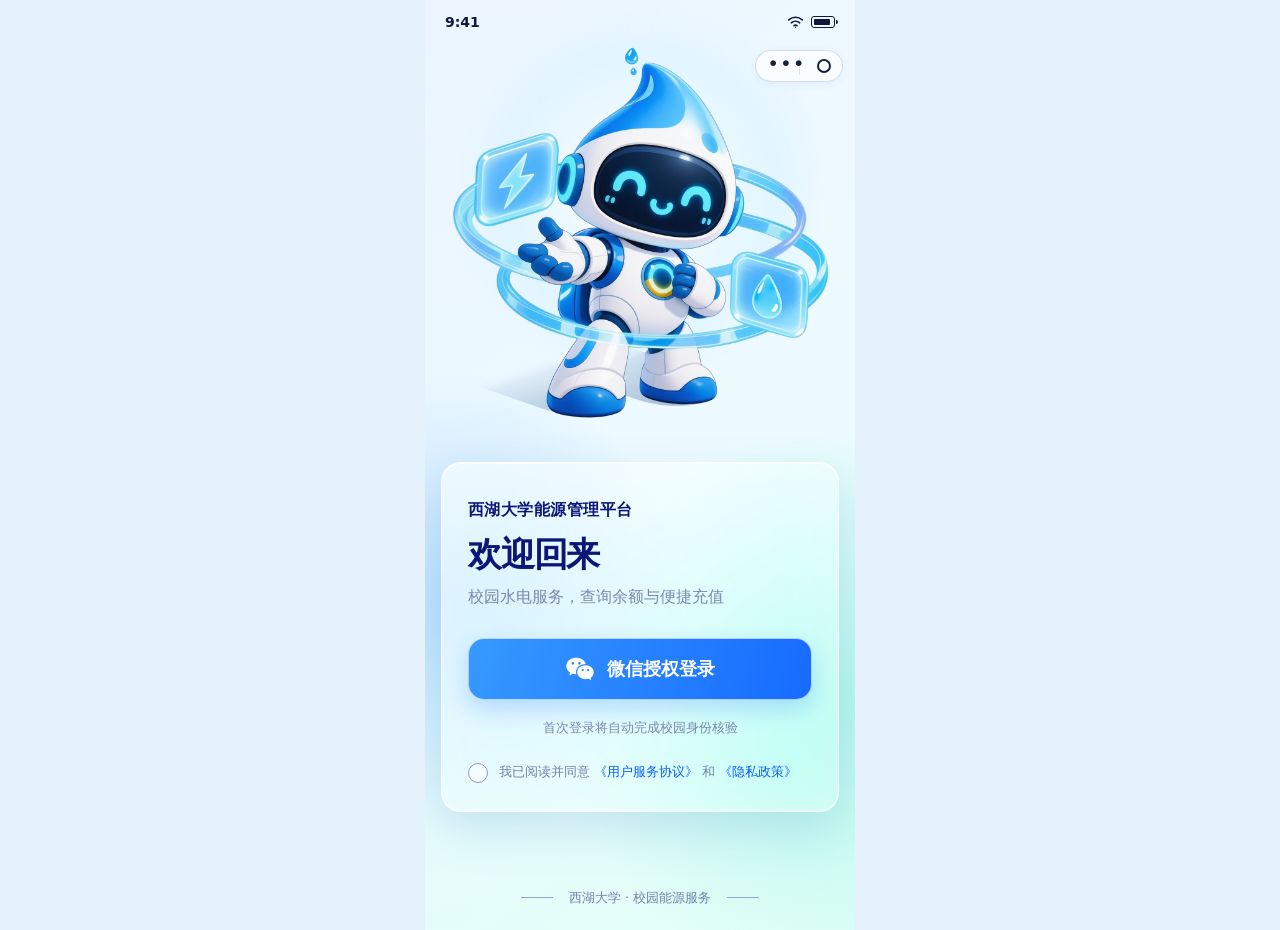
==== login.html @ 60101723 "Publish interactive energy recharge prototype" ====
<!doctype html>
<html lang="zh-CN">
<head>
  <meta charset="UTF-8">
  <meta name="viewport" content="width=device-width,initial-scale=1,viewport-fit=cover">
  <title>登录｜西湖大学能源管理平台</title>
  <style>
    :root{--blue:#176bff;--blue-dark:#0a1776;--muted:#7b88ad;--glass:rgba(255,255,255,.43);--radius:20px;--shadow:0 18px 48px rgba(37,112,190,.16),inset 0 1px 0 rgba(255,255,255,.92),inset 0 -1px 0 rgba(255,255,255,.28);--font-family-sans:Inter,"PingFang SC","Microsoft YaHei",system-ui,sans-serif;--font-heading:34px/1.25 var(--font-family-sans);--font-title:20px/1.4 var(--font-family-sans);--font-body:16px/1.625 var(--font-family-sans);--font-label:500 13px/1.55 var(--font-family-sans);--font-caption:12px/1.5 var(--font-family-sans)}
    *{box-sizing:border-box}
    html{background:#e5f2fb}
    body{margin:0;color:var(--blue-dark);font-family:var(--font-family-sans);-webkit-font-smoothing:antialiased}
    button,a{font:inherit}button{cursor:pointer}button:focus-visible,a:focus-visible,input:focus-visible+label{outline:3px solid rgba(23,107,255,.26);outline-offset:3px}
    .app{position:relative;width:min(100%,430px);min-height:930px;height:auto;margin:auto;overflow:hidden;background:radial-gradient(circle at 7% 65%,rgba(87,169,255,.34),transparent 32%),radial-gradient(circle at 96% 76%,rgba(72,236,204,.34),transparent 34%),linear-gradient(145deg,#eaf4ff 0%,#edfaff 46%,#e8fff9 100%);padding:462px 16px 22px;display:flex;flex-direction:column}
    .app::before{content:"";position:absolute;width:360px;height:360px;top:12px;left:50%;transform:translateX(-50%);border-radius:50%;background:radial-gradient(circle,rgba(255,255,255,.92),rgba(205,240,255,.38) 54%,transparent 72%);filter:blur(8px);pointer-events:none}
    .app::after{content:"";position:absolute;inset:0;pointer-events:none;background:linear-gradient(180deg,rgba(255,255,255,.08),transparent 48%,rgba(189,255,239,.12) 100%)}
    .status-bar{position:absolute;z-index:6;top:0;left:0;right:0;height:44px;padding:0 20px;display:flex;align-items:center;justify-content:space-between;color:#10183f;font-size:14px;line-height:20px;font-weight:600;font-variant-numeric:tabular-nums}
    .system-status{display:flex;align-items:center;gap:7px}.wifi{width:17px;height:14px;fill:none;stroke:currentColor;stroke-width:1.8;stroke-linecap:round}.battery{position:relative;width:24px;height:12px;border:1.5px solid currentColor;border-radius:3px}.battery::before{content:"";position:absolute;inset:2px;width:16px;border-radius:1px;background:currentColor}.battery::after{content:"";position:absolute;right:-3.5px;top:3px;width:2px;height:4px;border-radius:0 2px 2px 0;background:currentColor}
    .mini-capsule{position:absolute;z-index:6;top:50px;right:12px;width:88px;height:32px;padding:0;border:1px solid rgba(9,20,93,.14);border-radius:999px;background:rgba(255,255,255,.70);box-shadow:0 2px 8px rgba(23,107,255,.06);backdrop-filter:blur(10px);-webkit-backdrop-filter:blur(10px);display:flex;align-items:center;justify-content:space-evenly;color:#17213f}.mini-capsule::after{content:"";position:absolute;left:50%;width:1px;height:18px;background:rgba(9,20,93,.12)}.more-dots{font-size:20px;line-height:1;letter-spacing:1px;transform:translateY(-3px)}.capsule-ring{width:14px;height:14px;border:2px solid currentColor;border-radius:50%;box-shadow:inset 0 0 0 2px rgba(255,255,255,.72)}
    .hero-mascot{position:absolute;z-index:1;top:44px;left:50%;width:390px;height:390px;transform:translateX(-50%);object-fit:contain;pointer-events:none}
    .login-card{position:relative;z-index:1;padding:34px 26px 28px;border:1px solid rgba(255,255,255,.80);border-radius:var(--radius);background:linear-gradient(135deg,rgba(255,255,255,.62),var(--glass) 56%,rgba(255,255,255,.30));box-shadow:var(--shadow);backdrop-filter:blur(26px) saturate(155%);-webkit-backdrop-filter:blur(26px) saturate(155%)}
    .brand{margin:0 0 10px;font:600 var(--font-body);letter-spacing:.03em}
    h1{margin:0;font:700 var(--font-heading);letter-spacing:-.035em}
    .subtitle{margin:8px 0 28px;color:var(--muted);font:var(--font-body)}
    .wechat-login{width:100%;height:62px;border:1px solid rgba(255,255,255,.65);border-radius:16px;color:#fff;background:linear-gradient(105deg,#3699ff,#176bff);box-shadow:0 9px 22px rgba(23,107,255,.22);font-size:18px;font-weight:600;display:flex;align-items:center;justify-content:center;gap:12px;transition:transform .18s ease,filter .18s ease}
    .wechat-login:hover{filter:brightness(1.04)}.wechat-login:active{transform:scale(.985)}
    .wechat-icon{display:block;width:30px;height:30px;object-fit:contain;filter:brightness(0) invert(1)}
    .hint{margin:18px 0 24px;text-align:center;color:var(--muted);font:var(--font-label)}
    .consent{display:flex;align-items:flex-start;gap:11px;color:#7180a8;font:var(--font-label)}
    .consent input{position:absolute;opacity:0;pointer-events:none}.check{flex:0 0 20px;width:20px;height:20px;margin-top:1px;border:1.5px solid #8e9abc;border-radius:50%;background:rgba(255,255,255,.5);display:grid;place-items:center;transition:.18s}.consent input:checked+label .check{border-color:var(--blue);background:var(--blue)}.consent input:checked+label .check::after{content:"";width:8px;height:4px;border-left:2px solid #fff;border-bottom:2px solid #fff;transform:rotate(-45deg) translateY(-1px)}
    .consent label{display:flex;align-items:flex-start;gap:11px;cursor:pointer}.consent a{color:#075dff;text-decoration:none}.consent a:hover{text-decoration:underline}
    .footer{position:relative;z-index:1;display:flex;align-items:center;justify-content:center;gap:16px;margin-top:auto;padding-top:22px;color:#7185ad;font:var(--font-label)}.footer::before,.footer::after{content:"";width:32px;height:1px;background:#91a8cc}
    .toast{position:fixed;z-index:10;left:50%;bottom:28px;max-width:calc(100% - 40px);padding:10px 16px;border-radius:999px;background:#102342;color:#fff;font-size:13px;white-space:nowrap;opacity:0;transform:translate(-50%,12px);pointer-events:none;transition:.2s}.toast.show{opacity:1;transform:translate(-50%,0)}
    @media(max-width:380px){.app{padding-top:414px;padding-bottom:16px}.hero-mascot{top:46px;width:350px;height:350px}.login-card{padding:25px 20px 22px}h1{font-size:32px}.subtitle{font-size:15px;margin-bottom:20px}.hint{margin:14px 0 18px}.footer{padding-top:16px}}
    @media(prefers-reduced-motion:reduce){*{transition:none!important}}
    @media(prefers-reduced-transparency:reduce){.login-card{background:#fff;backdrop-filter:none;-webkit-backdrop-filter:none}}
  </style>
</head>
<body>
  <main class="app">
    <header class="status-bar" aria-label="手机状态栏">
      <time datetime="09:41">9:41</time>
      <div class="system-status" aria-label="Wi-Fi 已连接，电池电量充足">
        <svg class="wifi" viewBox="0 0 20 16" aria-hidden="true"><path d="M2 5.5a12 12 0 0 1 16 0M5 9a7.6 7.6 0 0 1 10 0M8.2 12.3a2.8 2.8 0 0 1 3.6 0"/><circle cx="10" cy="14.2" r=".8" fill="currentColor" stroke="none"/></svg>
        <span class="battery" aria-hidden="true"></span>
      </div>
    </header>
    <button class="mini-capsule" type="button" aria-label="微信小程序菜单"><span class="more-dots">•••</span><span class="capsule-ring" aria-hidden="true"></span></button>
    <img class="hero-mascot" src="exec-9b9650c1-edc1-47ca-9b94-c9742b7feea8.png" alt="蓝白色能源服务机器人，身边环绕电力与水滴标识">
    <section class="login-card" aria-labelledby="login-title">
      <p class="brand">西湖大学能源管理平台</p>
      <h1 id="login-title">欢迎回来</h1>
      <p class="subtitle">校园水电服务，查询余额与便捷充值</p>
      <button class="wechat-login" id="loginButton" type="button">
        <img class="wechat-icon" src="svg/wechat-fill.svg" alt="">
        微信授权登录
      </button>
      <p class="hint">首次登录将自动完成校园身份核验</p>
      <div class="consent">
        <input id="consent" type="checkbox">
        <label for="consent"><span class="check" aria-hidden="true"></span><span>我已阅读并同意 <a href="#" data-doc="《用户服务协议》">《用户服务协议》</a> 和 <a href="#" data-doc="《隐私政策》">《隐私政策》</a></span></label>
      </div>
    </section>
    <footer class="footer">西湖大学 · 校园能源服务</footer>
  </main>
  <div class="toast" id="toast" role="status" aria-live="polite"></div>
  <script>
    const consent=document.querySelector('#consent');
    const toast=document.querySelector('#toast');
    let toastTimer;
    function showToast(message){toast.textContent=message;toast.classList.add('show');clearTimeout(toastTimer);toastTimer=setTimeout(()=>toast.classList.remove('show'),2200)}
    document.querySelector('#loginButton').addEventListener('click',()=>{
      if(!consent.checked){showToast('请先阅读并同意用户协议与隐私政策');consent.focus();return}
      showToast('即将进入首页');setTimeout(()=>location.href='index.html',650);
    });
    document.querySelectorAll('[data-doc]').forEach(link=>link.addEventListener('click',event=>{event.preventDefault();event.stopPropagation();showToast(`${link.dataset.doc}内容待接入`)}));
  </script>
</body>
</html>
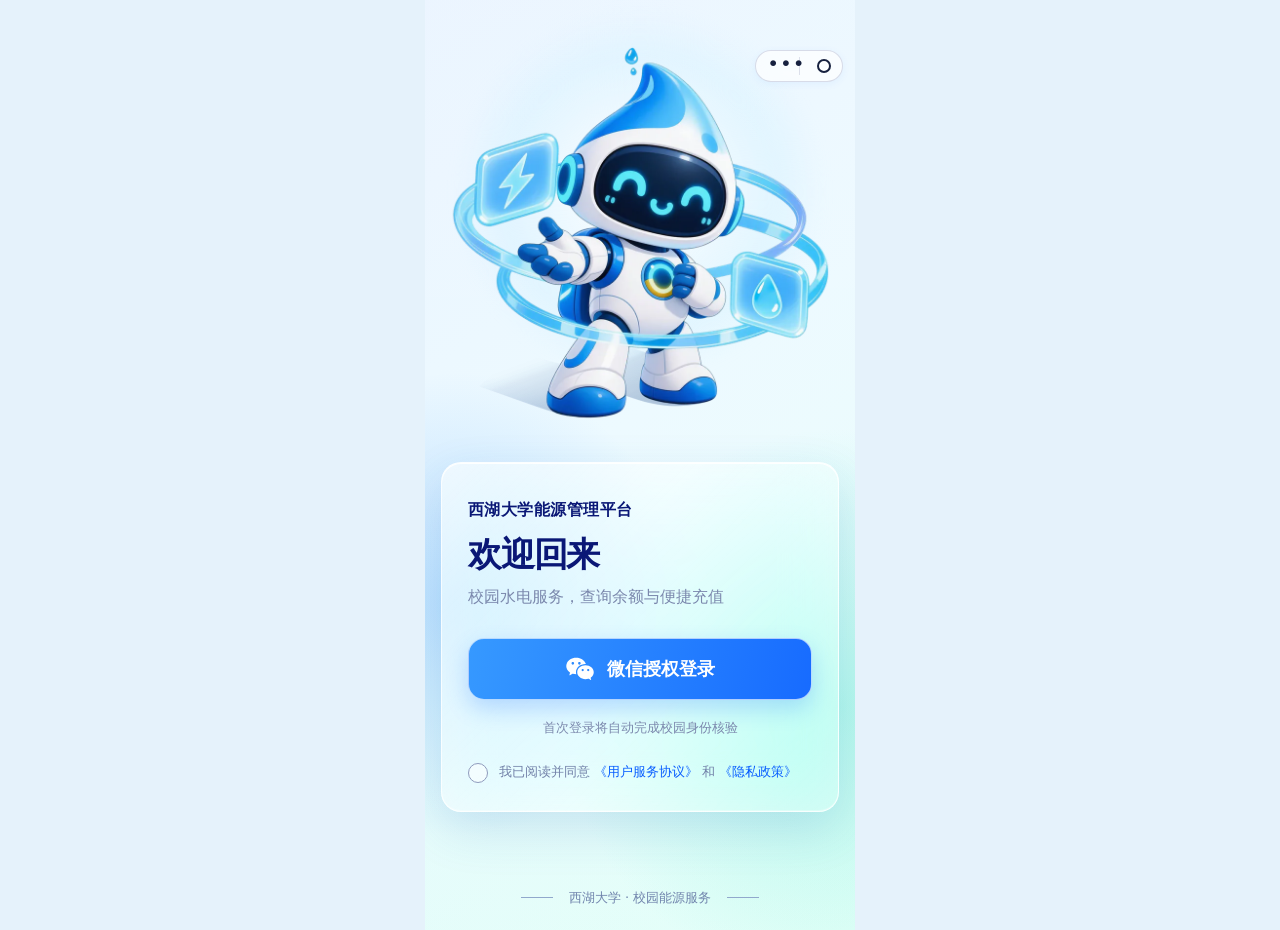
==== commit b350a104: "优化图片加载速度并更新底部导航图标" ====
--- a/login.html
+++ b/login.html
@@ -6,7 +6,7 @@
   <title>登录｜西湖大学能源管理平台</title>
   <style>
     :root{--blue:#176bff;--blue-dark:#0a1776;--muted:#7b88ad;--glass:rgba(255,255,255,.43);--radius:20px;--shadow:0 18px 48px rgba(37,112,190,.16),inset 0 1px 0 rgba(255,255,255,.92),inset 0 -1px 0 rgba(255,255,255,.28);--font-family-sans:Inter,"PingFang SC","Microsoft YaHei",system-ui,sans-serif;--font-heading:34px/1.25 var(--font-family-sans);--font-title:20px/1.4 var(--font-family-sans);--font-body:16px/1.625 var(--font-family-sans);--font-label:500 13px/1.55 var(--font-family-sans);--font-caption:12px/1.5 var(--font-family-sans)}
-    *{box-sizing:border-box}
+    *{box-sizing:border-box}button,a,[role="button"],input,label{-webkit-tap-highlight-color:transparent}button,a{-webkit-touch-callout:none}
     html{background:#e5f2fb}
     body{margin:0;color:var(--blue-dark);font-family:var(--font-family-sans);-webkit-font-smoothing:antialiased}
     button,a{font:inherit}button{cursor:pointer}button:focus-visible,a:focus-visible,input:focus-visible+label{outline:3px solid rgba(23,107,255,.26);outline-offset:3px}
@@ -37,6 +37,7 @@
 </head>
 <body>
   <main class="app">
+    <!-- 浏览器预览不显示模拟系统状态栏：
     <header class="status-bar" aria-label="手机状态栏">
       <time datetime="09:41">9:41</time>
       <div class="system-status" aria-label="Wi-Fi 已连接，电池电量充足">
@@ -44,8 +45,9 @@
         <span class="battery" aria-hidden="true"></span>
       </div>
     </header>
+    -->
     <button class="mini-capsule" type="button" aria-label="微信小程序菜单"><span class="more-dots">•••</span><span class="capsule-ring" aria-hidden="true"></span></button>
-    <img class="hero-mascot" src="exec-9b9650c1-edc1-47ca-9b94-c9742b7feea8.png" alt="蓝白色能源服务机器人，身边环绕电力与水滴标识">
+    <img class="hero-mascot" src="exec-9b9650c1-edc1-47ca-9b94-c9742b7feea8.webp" alt="蓝白色能源服务机器人，身边环绕电力与水滴标识">
     <section class="login-card" aria-labelledby="login-title">
       <p class="brand">西湖大学能源管理平台</p>
       <h1 id="login-title">欢迎回来</h1>
